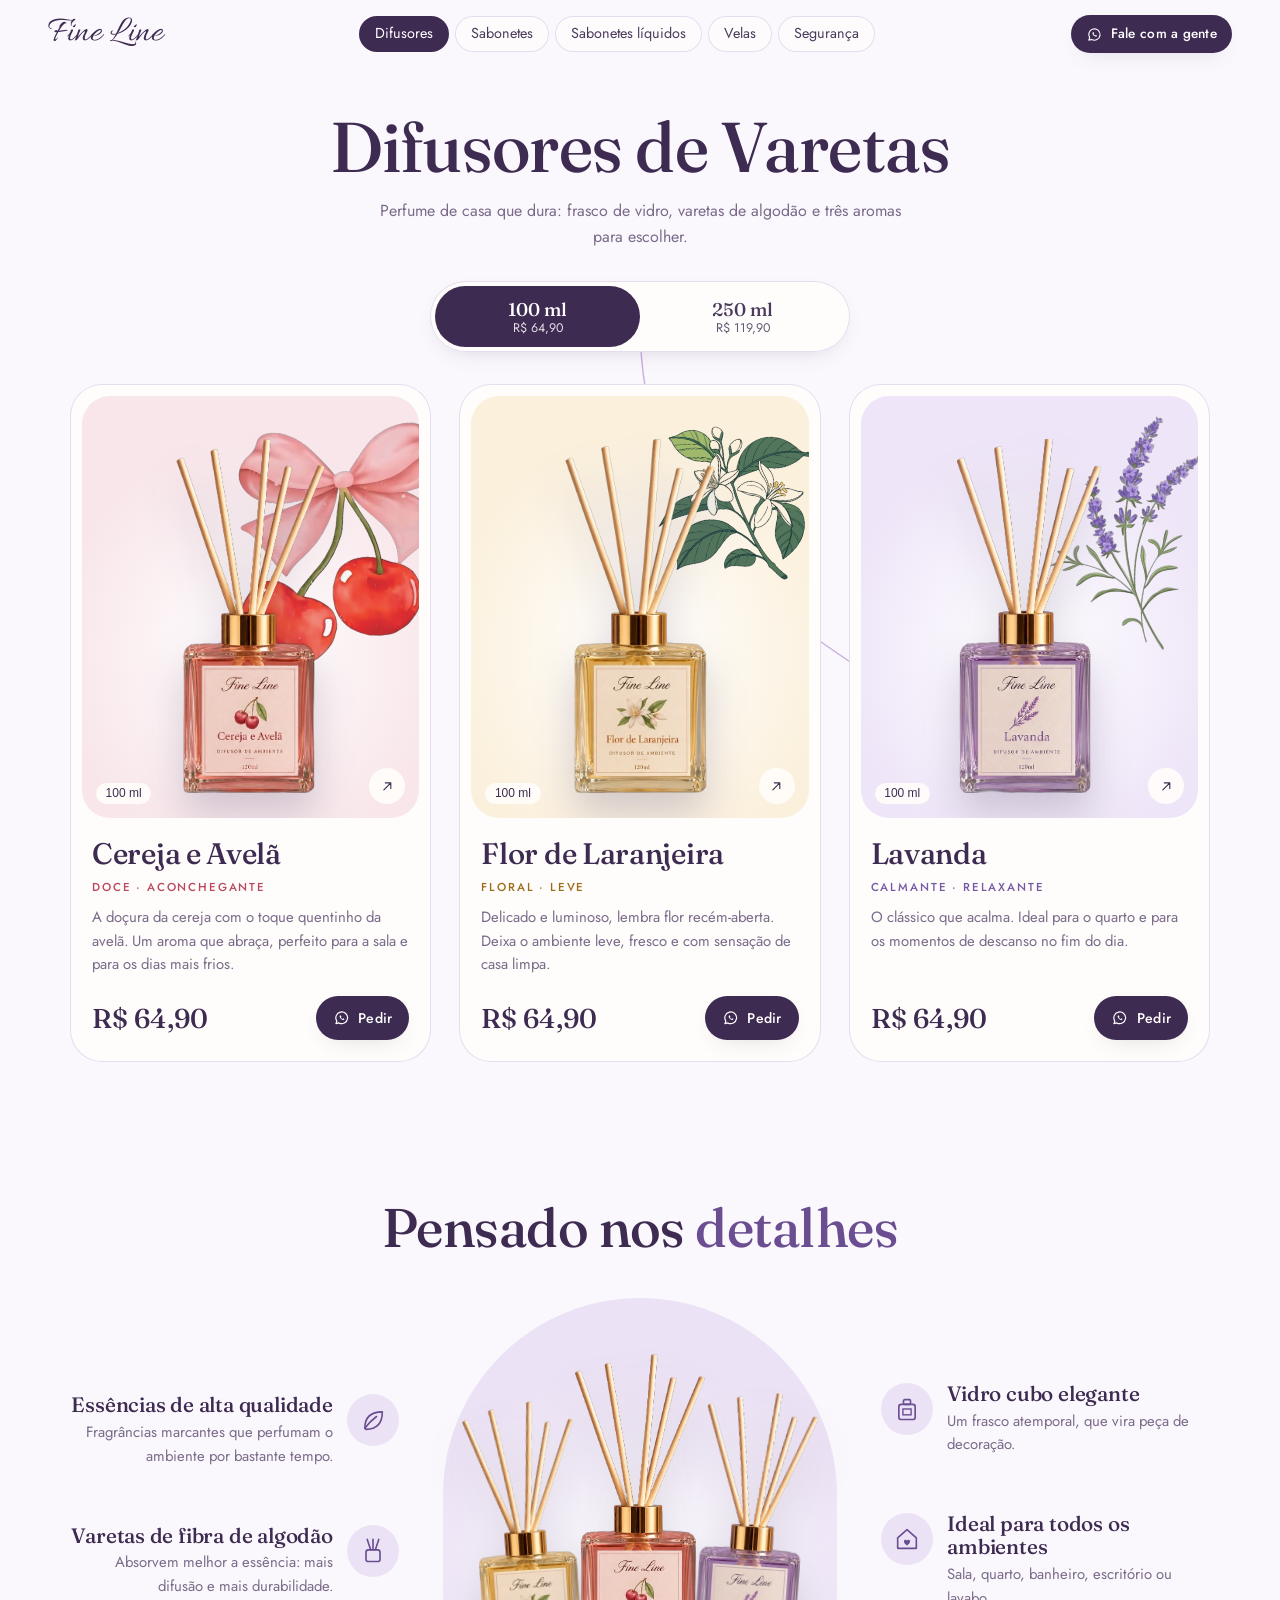
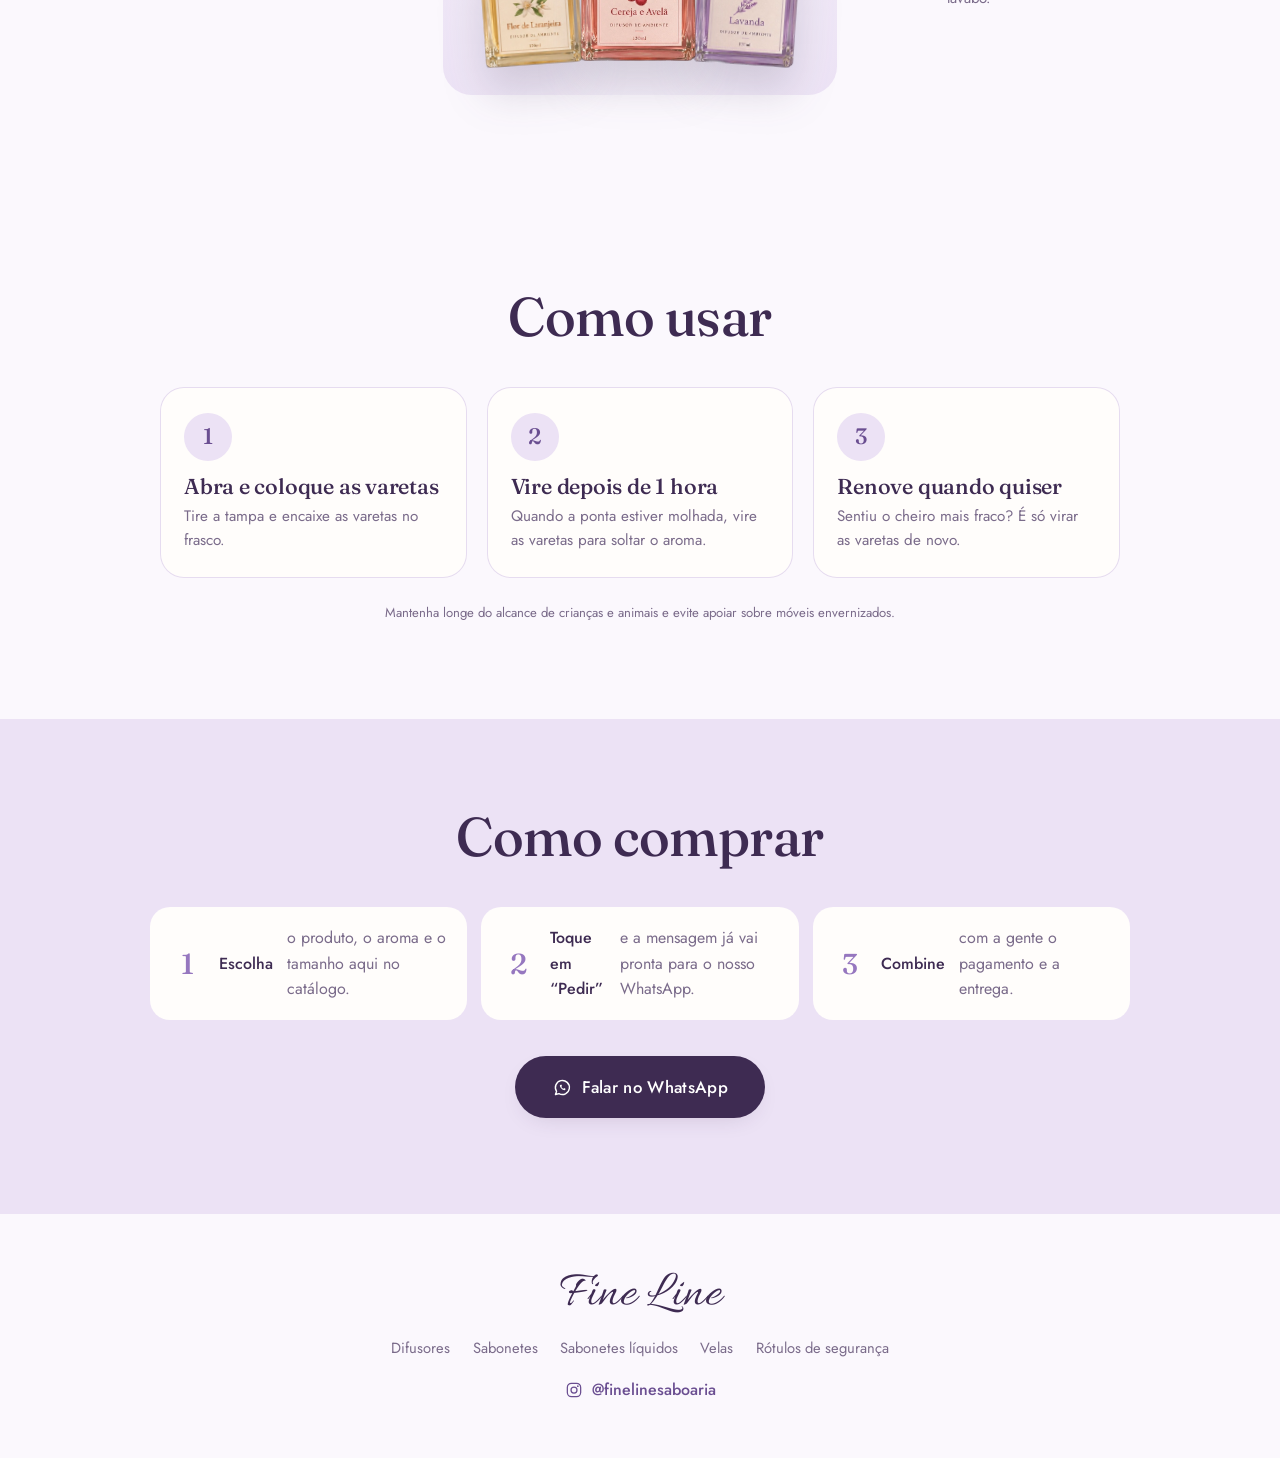
==== categoria.html @ 15e40fd7 "Catálogo Fine Line: home, categorias, velas e rótulos de segurança Co-Authored-By: Claude Opus 5.5 <" ====
<!doctype html>
<html lang="pt-BR">
<head>
  <meta charset="utf-8">
  <meta name="viewport" content="width=device-width, initial-scale=1">
  <title>Fine Line · Catálogo</title>
  <meta name="theme-color" content="#F5EFFA">
  <link rel="preconnect" href="https://fonts.googleapis.com">
  <link rel="preconnect" href="https://fonts.gstatic.com" crossorigin>
  <link href="https://fonts.googleapis.com/css2?family=Allura&family=Fraunces:opsz,wght@9..144,400;9..144,500;9..144,600&family=Jost:wght@300;400;500&display=swap" rel="stylesheet">
  <link rel="stylesheet" href="styles.css">
</head>
<body data-pagina="categoria">

  <svg class="fio" aria-hidden="true"><path id="fio-path" /></svg>

  <main>
    <section class="cat-topo">
      <nav class="abas" aria-label="Categorias" id="abas"></nav>
      <h1 id="cat-titulo"></h1>
      <p id="cat-resumo"></p>
      <div class="tamanhos" role="radiogroup" aria-label="Tamanho" id="seletor-tamanho"></div>
    </section>

    <section class="secao secao--produtos">
      <div class="grade-produtos" id="grade-produtos"></div>
    </section>

    <section class="detalhes" id="detalhes" hidden>
      <div class="secao__cabeca revelar">
        <h2>Pensado nos <span class="destaque">detalhes</span></h2>
      </div>
      <div class="detalhes__corpo">
        <ul class="detalhes__lista detalhes__lista--esq"></ul>
        <div class="detalhes__vitrine revelar">
          <div class="trio" id="detalhes-trio"></div>
        </div>
        <ul class="detalhes__lista detalhes__lista--dir"></ul>
      </div>
    </section>

    <section class="secao secao--estreita" id="como-usar" hidden>
      <div class="secao__cabeca revelar">
        <h2>Como usar</h2>
      </div>
      <ol class="passos" id="passos"></ol>
      <p class="aviso revelar" id="aviso"></p>
    </section>

    <section class="comprar" id="comprar"></section>
  </main>

  <script src="dados.js"></script>
  <script src="app.js"></script>
</body>
</html>
---- styles.css ----
/* =========================================================
   Fine Line · Catálogo
   Paleta lilás, intimista. Mobile primeiro.
   ========================================================= */

:root {
  --fundo: #FBF8FD;
  --papel: #FFFDFB;
  --lilas-50: #F5EFFA;
  --lilas-100: #ECE2F5;
  --lilas-200: #DDCDEE;
  --lilas-300: #C6AEE0;
  --lilas-500: #9677BF;
  --lilas-700: #6A4E91;
  --ameixa: #3E2B52;
  --texto: #4A3A5C;
  --texto-suave: #7A6B8A;
  --linha: #E6DCF0;

  --f-script: "Allura", cursive;
  --f-titulo: "Fraunces", Georgia, serif;
  --f-texto: "Jost", system-ui, sans-serif;

  --raio: 24px;
  --sombra: 0 18px 40px -18px rgba(62, 43, 82, .28);
  --sombra-leve: 0 8px 24px -12px rgba(62, 43, 82, .22);
  --transicao: cubic-bezier(.2, .7, .2, 1);
  --topo-altura: 68px;
}

*, *::before, *::after { box-sizing: border-box; }

html { scroll-behavior: smooth; scroll-padding-top: calc(var(--topo-altura) + 12px); }

body {
  margin: 0;
  background: var(--fundo);
  color: var(--texto);
  font-family: var(--f-texto);
  font-size: 1rem;
  line-height: 1.6;
  -webkit-font-smoothing: antialiased;
  overflow-x: hidden;
  position: relative;
}

img { max-width: 100%; display: block; }
a { color: inherit; }
h1, h2, h3 {
  font-family: var(--f-titulo);
  font-optical-sizing: auto;
  color: var(--ameixa);
  font-weight: 500;
  line-height: 1.1;
  letter-spacing: -.01em;
  margin: 0;
}
.destaque { color: var(--lilas-700); }
p { margin: 0; }
[hidden] { display: none !important; }

.ico { width: 1.25em; height: 1.25em; flex: none; }

/* ---------- Botões ---------- */
.botao {
  display: inline-flex; align-items: center; justify-content: center; gap: .55em;
  padding: .9em 1.6em;
  border-radius: 999px;
  background: var(--ameixa);
  color: #fff;
  text-decoration: none;
  font-weight: 500;
  font-size: .95rem;
  letter-spacing: .02em;
  border: 0;
  cursor: pointer;
  transition: transform .3s var(--transicao), background .3s;
  box-shadow: var(--sombra-leve);
}
.botao:hover { background: var(--lilas-700); transform: translateY(-2px); }
.botao:active { transform: translateY(0); }
a:focus-visible, button:focus-visible { outline: 2px solid var(--lilas-500); outline-offset: 3px; }
.botao--pequeno { padding: .6em 1.1em; font-size: .85rem; }
.botao--grande { padding: 1.05em 2.2em; font-size: 1.05rem; }
.botao--largo { width: 100%; padding: 1.05em; font-size: 1rem; }

/* ---------- Linha fina ---------- */
.fio { position: absolute; top: 0; left: 0; width: 100%; pointer-events: none; z-index: 0; overflow: visible; }
.fio path { fill: none; stroke: var(--lilas-200); stroke-width: 1.2; stroke-linecap: round; }
@media (min-width: 720px) { .fio path { stroke: var(--lilas-300); stroke-width: 1.4; } }

main, footer { position: relative; z-index: 1; }

/* ---------- Topo ---------- */
.topo {
  position: fixed; inset: 0 0 auto 0; z-index: 50;
  height: var(--topo-altura);
  display: flex; align-items: center; justify-content: space-between; gap: 1rem;
  padding: 0 clamp(16px, 4vw, 48px);
  transition: background .4s, box-shadow .4s;
}
.topo.rolou {
  background: rgba(251, 248, 253, .84);
  backdrop-filter: blur(14px) saturate(1.3);
  -webkit-backdrop-filter: blur(14px) saturate(1.3);
  box-shadow: 0 1px 0 var(--linha);
}
.marca { text-decoration: none; }
.marca__nome { font-family: var(--f-script); font-size: 2.3rem; color: var(--ameixa); line-height: 1; }

.categorias { display: none; gap: .4rem; }
.chip {
  display: inline-flex; align-items: center;
  padding: .45em 1.1em; border-radius: 999px;
  text-decoration: none; font-size: .9rem; color: var(--texto);
  box-shadow: inset 0 0 0 1px var(--linha);
  background: rgba(255, 253, 251, .6);
  white-space: nowrap;
  transition: background .3s, box-shadow .3s;
}
.chip:hover { background: var(--lilas-50); }
.chip--ativo { background: var(--ameixa); color: #fff; box-shadow: none; }
.chip--ativo:hover { background: var(--lilas-700); }

.topo .botao--pequeno span { display: none; }
.topo .botao--pequeno { padding: .65em; }

@media (min-width: 1100px) { .categorias { display: flex; } }
@media (min-width: 720px) {
  .topo .botao--pequeno span { display: inline; }
  .topo .botao--pequeno { padding: .6em 1.1em; }
}

/* ---------- Trio de difusores ---------- */
.trio { display: flex; align-items: flex-end; justify-content: center; }
.trio img { width: 31%; height: auto; filter: drop-shadow(0 24px 22px rgba(62, 43, 82, .2)); }
.trio img:nth-child(2) { width: 36%; margin: 0 -4%; position: relative; z-index: 2; }
.trio img:nth-child(1) { transform: rotate(-4deg); transform-origin: bottom right; }
.trio img:nth-child(3) { transform: rotate(4deg); transform-origin: bottom left; }

/* ---------- Abertura ---------- */
.hero {
  position: relative;
  min-height: 100svh;
  padding: calc(var(--topo-altura) + 8px) 20px 56px;
  display: flex; flex-direction: column; align-items: center;
  overflow: hidden;
  background:
    radial-gradient(120% 70% at 50% 38%, var(--lilas-100) 0%, rgba(236, 226, 245, 0) 70%),
    var(--fundo);
}
.hero__bolhas span {
  position: absolute; border-radius: 50%; filter: blur(40px); opacity: .55;
  animation: flutuar 14s ease-in-out infinite;
}
.hero__bolhas span:nth-child(1) { width: 46vw; height: 46vw; background: #E9D9F7; top: 10%; left: -14vw; }
.hero__bolhas span:nth-child(2) { width: 38vw; height: 38vw; background: #FBE6D4; top: 46%; right: -12vw; animation-delay: -5s; }
.hero__bolhas span:nth-child(3) { width: 28vw; height: 28vw; background: #F6DCE6; bottom: 2%; left: 24%; animation-delay: -9s; }
@keyframes flutuar { 50% { transform: translate(3vw, -3vh) scale(1.06); } }

.hero__palavra {
  position: absolute; left: 50%; top: calc(var(--topo-altura) + 2svh);
  transform: translateX(-50%);
  font-family: var(--f-script);
  font-size: 44vw;
  line-height: .74;
  color: var(--lilas-200);
  text-align: center;
  white-space: nowrap;
  user-select: none;
  z-index: 0;
  animation: surgir 1.4s var(--transicao) both;
}
.hero__palavra span { display: block; }
.hero__palavra span:last-child { margin-left: 18vw; }

.hero__palco { position: relative; z-index: 2; width: min(94vw, 460px); margin-top: 4svh; }
.hero__palco .trio { animation: subir 1.3s .15s var(--transicao) both; }

.hero__elemento { position: absolute; pointer-events: none; animation: balancar 9s ease-in-out infinite; }
.hero__elemento--traco { width: 40%; bottom: -20%; left: -12%; z-index: 3; opacity: .4; animation-delay: -3s; }
.hero__elemento--cereja { width: 23%; bottom: -10%; right: -7%; z-index: 3; animation-delay: -6s; }
@keyframes balancar { 50% { rotate: 4deg; } }
@keyframes surgir { from { opacity: 0; letter-spacing: .08em; } }
@keyframes subir { from { opacity: 0; transform: translateY(40px) scale(.96); } }

.hero__etiqueta {
  position: absolute; z-index: 4;
  display: flex; align-items: center; gap: .5em;
  background: var(--papel);
  border-radius: 20px 20px 20px 6px;
  padding: .65em 1em;
  font-size: .8rem;
  color: var(--ameixa);
  box-shadow: var(--sombra-leve);
  text-decoration: none;
  white-space: nowrap;
  transform-origin: bottom left;
  animation: balao .7s cubic-bezier(.3, 1.6, .5, 1) both;
}
/* rabinho de balão de conversa */
.hero__etiqueta::after {
  content: ""; position: absolute; left: 0; bottom: -9px;
  width: 16px; height: 12px;
  background: var(--papel);
  clip-path: polygon(0 0, 100% 0, 0 100%);
}
@keyframes balao { from { opacity: 0; transform: translateY(10px) scale(.6); } }
.hero__etiqueta .ico { color: var(--lilas-700); }
.hero__etiqueta--a { top: 6%; right: -2%; animation-delay: .6s; }
.hero__etiqueta--b {
  display: none;
  bottom: 40%; left: -3%; animation-delay: .8s;
  flex-direction: column; align-items: flex-start; gap: 0; padding: .7em 2.6em .7em 1em;
}
.hero__etiqueta--b span { font-size: .68rem; text-transform: uppercase; letter-spacing: .12em; color: var(--texto-suave); }
.hero__etiqueta--b strong { font-family: var(--f-titulo); font-size: 1.05rem; font-weight: 500; }
.hero__etiqueta--b .ico { position: absolute; right: .8em; top: 50%; translate: 0 -50%; transition: transform .3s; }
.hero__etiqueta--b:hover .ico { transform: translate(2px, -2px); }

.hero__texto { position: relative; z-index: 2; text-align: center; max-width: 34rem; margin-top: 2.2rem; animation: subir 1s .4s var(--transicao) both; }
.hero h1 { font-size: clamp(2.3rem, 9vw, 4.2rem); margin-bottom: .8rem; }
.hero__lead { color: var(--texto-suave); font-size: 1.02rem; margin: 0 auto 1.6rem; max-width: 32ch; }

@media (min-width: 960px) {
  .hero {
    display: grid; grid-template-columns: 1fr auto .55fr; align-items: center;
    padding: var(--topo-altura) clamp(24px, 5vw, 80px) 0;
  }
  .hero__palavra { top: 50%; transform: translate(-50%, -54%); font-size: 21vw; line-height: 1; }
  .hero__palavra span { display: inline; }
  .hero__palavra span:last-child { margin-left: 0; }
  .hero__palco { grid-column: 2; grid-row: 1; margin: 0; width: min(46vw, 640px, 92svh); }
  .hero__texto { grid-column: 1; grid-row: 1; text-align: left; align-self: center; margin: 0; }
  .hero__lead { margin-left: 0; }
  .hero__etiqueta { font-size: .9rem; }
  .hero__etiqueta--a { top: 8%; right: -6%; }
  .hero__etiqueta--b { display: flex; left: auto; right: -22%; bottom: 30%; }
}

/* ---------- Selos em movimento ---------- */
.selos { background: var(--ameixa); color: #EFE6F7; overflow: hidden; padding: 18px 0; }
.selos__trilho { display: flex; width: max-content; animation: deslizar 110s linear infinite; }
.selos:hover .selos__trilho { animation-play-state: paused; }
.selos ul { list-style: none; margin: 0; padding: 0; display: flex; align-items: center; }
.selos li {
  display: flex; align-items: center; gap: .6rem;
  padding: 0 1.4rem;
  font-family: var(--f-titulo); font-size: 1.25rem; white-space: nowrap;
}
.selos li .ico { width: 26px; height: 26px; color: var(--lilas-300); }
.selos__brilho { padding: 0 !important; }
.selos__brilho .ico { width: 14px !important; height: 14px !important; color: var(--lilas-500) !important; }
@keyframes deslizar { to { transform: translateX(-50%); } }

/* ---------- Seções ---------- */
.secao { padding: 96px 20px; max-width: 1180px; margin: 0 auto; }
.secao--larga { max-width: 1280px; }
.secao--estreita { max-width: 1000px; }
.secao__cabeca { text-align: center; max-width: 36rem; margin: 0 auto 40px; }
.secao__cabeca h2 { font-size: clamp(2.2rem, 7vw, 3.4rem); margin-bottom: .7rem; }
.secao__cabeca p { color: var(--texto-suave); }

/* ---------- Linhas (categorias na home) ---------- */
.linhas { display: grid; gap: 18px; }
.linha {
  position: relative; overflow: hidden;
  display: grid; grid-template-rows: 1fr auto;
  min-height: 360px;
  border-radius: 32px;
  text-decoration: none;
  background: var(--lilas-100);
  transition: transform .5s var(--transicao), box-shadow .5s;
}
.linha:hover { transform: translateY(-6px); box-shadow: var(--sombra); }
.linha__visual { position: relative; display: flex; align-items: flex-end; justify-content: center; padding: 28px 24px 0; overflow: hidden; }
.linha__visual .trio { width: min(100%, 300px); }
.linha__capa { position: absolute; inset: 0; width: 100%; height: 100%; object-fit: cover; transition: transform 1.2s var(--transicao); }
.linha:hover .linha__capa { transform: scale(1.05); }
.linha__ilustracao { width: 58%; margin: auto; align-self: center; transition: transform 1s var(--transicao); }
.linha:hover .linha__ilustracao { transform: rotate(-6deg) scale(1.05); }
.linha__texto { position: relative; padding: 18px 24px 24px; background: var(--papel); }
.linha__texto h3 { font-size: 1.8rem; }
.linha__texto p { color: var(--texto-suave); font-size: .92rem; }
.linha__seta {
  position: absolute; right: 20px; bottom: 26px; z-index: 2;
  width: 46px; height: 46px; border-radius: 50%;
  display: grid; place-items: center;
  background: var(--ameixa); color: #fff;
  transition: transform .4s var(--transicao);
}
.linha:hover .linha__seta { transform: rotate(45deg); }
.linha--sabonetes { background: #F8E6EA; }
.linha--velas { background: radial-gradient(70% 60% at 50% 62%, #FFF9F2 0%, #F2E3D3 100%); }
.linha__visual .trio--largo { width: 100%; align-self: center; margin-bottom: 18px; }
.trio--largo img { width: 38%; transform: none !important; }
.trio--largo img:nth-child(2) { width: 46%; margin: 0 -9%; }
.trio--largo img:nth-child(1), .trio--largo img:nth-child(3) { margin-bottom: 4%; }
.linha--velas .linha__ilustracao { filter: brightness(1.6); }
@media (min-width: 640px) {
  .linhas { grid-template-columns: 1fr 1fr; }
  .linha { min-height: 440px; }
}

/* ---------- Vitrine: elemento atrás, produto na frente ---------- */
.vitrine {
  position: relative; overflow: hidden;
  aspect-ratio: 4 / 5;
  border-radius: 28px;
  background: radial-gradient(80% 70% at 50% 60%, #fff 0%, var(--tom-suave, var(--lilas-50)) 72%);
  display: block;
}
.vitrine__elemento {
  position: absolute; width: 62%; top: 4%; right: -6%;
  opacity: .95; transform: rotate(8deg);
  transition: transform 1s var(--transicao);
}
.vitrine__produto {
  position: absolute; left: 50%; bottom: 6%;
  height: 84%; width: auto; max-width: none;
  transform: translateX(-50%);
  filter: drop-shadow(0 22px 20px rgba(62, 43, 82, .22));
  transition: transform .8s var(--transicao);
}

.vitrine[data-id="laranjeira"] .vitrine__elemento { width: 44%; top: 8%; right: 0; }
.vitrine[data-id="lavanda"] .vitrine__elemento { width: 40%; top: 4%; right: 2%; }
.vitrine--larga .vitrine__produto { height: auto; width: 74%; bottom: 14%; }
.ficha__vitrine.vitrine--larga .vitrine__produto { width: auto; height: 76%; max-width: 86%; object-fit: contain; bottom: 10%; }
.produto:hover .vitrine--larga .vitrine__produto { transform: translateX(-50%) translateY(-8px) rotate(-2deg); }

/* ---------- Opções (ex.: aroma da vela) ---------- */
.opcoes { display: flex; flex-wrap: wrap; gap: 8px; margin-bottom: 20px; }
.opcoes button {
  border: 0; cursor: pointer; font: inherit; font-size: .9rem;
  padding: .6em 1.1em; border-radius: 999px;
  background: var(--papel); color: var(--texto);
  box-shadow: inset 0 0 0 1px var(--linha);
  transition: background .3s, color .3s;
}
.opcoes button:hover { background: var(--lilas-50); }
.opcoes button[aria-checked="true"] { background: var(--ameixa); color: #fff; box-shadow: none; }

/* ---------- Aromas (home) ---------- */
.aromas {
  display: grid; grid-auto-flow: column; grid-auto-columns: 78%;
  gap: 16px; overflow-x: auto; scroll-snap-type: x mandatory;
  margin: 0 -20px; padding: 6px 20px 18px;
  scrollbar-width: none;
}
.aromas::-webkit-scrollbar { display: none; }
.aroma { scroll-snap-align: center; text-decoration: none; display: block; }
.aroma h3 { font-size: 1.7rem; margin-top: 18px; }
.aroma__notas { font-size: .74rem; text-transform: uppercase; letter-spacing: .16em; color: var(--tom); font-weight: 500; margin: .3rem 0 .6rem; }
.aroma__link { display: inline-flex; align-items: center; gap: .35em; font-weight: 500; color: var(--ameixa); font-size: .92rem; border-bottom: 1px solid currentColor; padding-bottom: 2px; }
.aroma:hover .vitrine__produto { transform: translateX(-50%) translateY(-10px); }
.aroma:hover .vitrine__elemento { transform: rotate(-2deg) scale(1.06); }
@media (min-width: 860px) {
  .aromas { grid-auto-flow: row; grid-template-columns: repeat(3, 1fr); grid-auto-columns: auto; overflow: visible; margin: 0; padding: 0; gap: 28px; }
}

/* ---------- Página de categoria ---------- */
.cat-topo {
  padding: calc(var(--topo-altura) + 40px) 20px 8px;
  text-align: center;
  max-width: 760px; margin: 0 auto;
}
.abas { display: flex; gap: 8px; justify-content: center; margin-bottom: 28px; overflow-x: auto; scrollbar-width: none; }
.abas::-webkit-scrollbar { display: none; }
@media (min-width: 1100px) { .abas:not(.abas--sempre) { display: none; } }
.abas--sempre { margin: 0; }
.cat-topo h1 { font-size: clamp(2.5rem, 9vw, 4.4rem); margin-bottom: .8rem; }
.cat-topo > p { color: var(--texto-suave); max-width: 34rem; margin: 0 auto 32px; }
.secao--produtos { padding-top: 24px; }

.vazio { text-align: center; max-width: 30rem; margin: 0 auto; }
.vazio img { width: 180px; margin: 0 auto 10px; }
.vazio h2 { font-size: 2rem; margin-bottom: .6rem; }
.vazio p { color: var(--texto-suave); margin-bottom: 1.6rem; }

/* ---------- Seletor de tamanho ---------- */
.tamanhos {
  position: relative;
  display: grid; grid-template-columns: 1fr 1fr;
  width: min(100%, 420px); margin: 0 auto;
  padding: 5px; border-radius: 999px;
  background: var(--papel);
  box-shadow: inset 0 0 0 1px var(--linha), var(--sombra-leve);
}
.tamanhos::before {
  content: ""; position: absolute; top: 5px; bottom: 5px; left: 5px;
  width: calc(50% - 5px); border-radius: 999px;
  background: var(--ameixa);
  transition: transform .45s var(--transicao);
}
.tamanhos[data-ativo="1"]::before { transform: translateX(100%); }
.tamanhos button {
  position: relative; z-index: 1;
  border: 0; background: none; cursor: pointer;
  padding: .7em .5em; border-radius: 999px;
  font: inherit; color: var(--texto);
  display: flex; flex-direction: column; align-items: center; line-height: 1.25;
  transition: color .35s;
}
.tamanhos button strong { font-family: var(--f-titulo); font-size: 1.15rem; font-weight: 500; }
.tamanhos button span { font-size: .78rem; opacity: .85; }
.tamanhos button[aria-checked="true"] { color: #fff; }
.tamanhos--ficha { margin: 0 0 20px; width: 100%; box-shadow: inset 0 0 0 1px var(--linha); }

/* ---------- Cartões de produto ---------- */
.grade-produtos { display: grid; gap: 22px; }
@media (min-width: 640px) { .grade-produtos { grid-template-columns: repeat(2, 1fr); } }
@media (min-width: 980px) { .grade-produtos { grid-template-columns: repeat(3, 1fr); gap: 28px; } }

.produto {
  background: var(--papel);
  border-radius: 32px;
  padding: 12px 12px 22px;
  display: flex; flex-direction: column;
  box-shadow: inset 0 0 0 1px var(--linha);
  transition: transform .5s var(--transicao), box-shadow .5s;
}
.produto:hover { transform: translateY(-6px); box-shadow: inset 0 0 0 1px var(--linha), var(--sombra); }
.produto__vitrine { width: 100%; border: 0; padding: 0; cursor: pointer; }
.produto:hover .vitrine__produto { transform: translateX(-50%) translateY(-10px); }
.produto:hover .vitrine__elemento { transform: rotate(-2deg) scale(1.06); }
.produto__tamanho {
  position: absolute; left: 14px; bottom: 14px; z-index: 2;
  background: rgba(255, 253, 251, .92); color: var(--ameixa);
  padding: .3em .8em; border-radius: 999px; font-size: .75rem; font-weight: 500;
}
.produto__lupa {
  position: absolute; right: 14px; bottom: 14px; z-index: 2;
  width: 36px; height: 36px; border-radius: 50%;
  display: grid; place-items: center;
  background: rgba(255, 253, 251, .92); color: var(--ameixa);
}
.produto__corpo { padding: 20px 10px 0; display: flex; flex-direction: column; flex: 1; }
.produto__nome { font-size: 1.85rem; }
.produto__notas { font-size: .72rem; text-transform: uppercase; letter-spacing: .16em; color: var(--tom); font-weight: 500; margin: .45rem 0 .6rem; }
.produto__desc { font-size: .93rem; color: var(--texto-suave); margin-bottom: 1.2rem; }
.produto__rodape { margin-top: auto; display: flex; align-items: center; justify-content: space-between; gap: 10px; }
.produto__preco { font-family: var(--f-titulo); font-size: 1.7rem; font-weight: 500; color: var(--ameixa); line-height: 1; }
.produto__rodape .botao { padding: .75em 1.2em; font-size: .88rem; }

/* ---------- Detalhes ---------- */
.detalhes { padding: 40px 20px 96px; max-width: 1180px; margin: 0 auto; }
.detalhes__corpo { display: grid; gap: 28px; }
.detalhes__vitrine {
  border-radius: 220px 220px 32px 32px;
  background: radial-gradient(80% 70% at 50% 70%, #fff 0%, var(--lilas-100) 75%);
  padding: 56px 18px 34px;
}
.detalhes__lista { list-style: none; margin: 0; padding: 0; display: grid; gap: 22px; }
.detalhes__lista li { display: flex; gap: 14px; align-items: flex-start; }
.detalhes__lista .ico {
  width: 52px; height: 52px; padding: 12px; flex: none;
  border-radius: 50%; background: var(--lilas-100); color: var(--lilas-700);
}
.detalhes__lista h3 { font-size: 1.3rem; margin-bottom: .25rem; }
.detalhes__lista p { font-size: .93rem; color: var(--texto-suave); }
@media (min-width: 960px) {
  .detalhes__corpo { grid-template-columns: 1fr 1.2fr 1fr; align-items: center; gap: 44px; }
  .detalhes__lista { gap: 56px; }
  .detalhes__lista--esq li { flex-direction: row-reverse; text-align: right; }
}

/* ---------- Como usar ---------- */
.passos { list-style: none; margin: 0; padding: 0; display: grid; gap: 16px; }
.passos li { background: var(--papel); border-radius: var(--raio); padding: 26px 24px; box-shadow: inset 0 0 0 1px var(--linha); }
.passos__n {
  display: grid; place-items: center;
  width: 48px; height: 48px; border-radius: 50%;
  background: var(--lilas-100); color: var(--lilas-700);
  font-family: var(--f-titulo); font-size: 1.4rem; font-weight: 500;
  margin-bottom: 14px;
}
.passos h3 { font-size: 1.35rem; margin-bottom: .3rem; }
.passos p { color: var(--texto-suave); font-size: .95rem; }
.aviso { text-align: center; font-size: .82rem; color: var(--texto-suave); margin-top: 24px; }
@media (min-width: 760px) { .passos { grid-template-columns: repeat(3, 1fr); gap: 20px; } }

/* ---------- Como comprar ---------- */
.comprar { background: var(--lilas-100); padding: 88px 20px 96px; text-align: center; }
.comprar__passos {
  list-style: none; counter-reset: passo; margin: 0 auto 36px; padding: 0;
  max-width: 980px; display: grid; gap: 14px; text-align: left;
}
.comprar__passos li {
  counter-increment: passo;
  display: flex; gap: 14px; align-items: center;
  background: var(--papel); border-radius: 20px; padding: 18px 20px;
  color: var(--texto-suave);
}
.comprar__passos li::before {
  content: counter(passo);
  font-family: var(--f-titulo); font-size: 1.8rem; font-weight: 500; color: var(--lilas-500);
  min-width: 1.2em; text-align: center;
}
.comprar__passos strong { color: var(--ameixa); font-weight: 500; }
@media (min-width: 860px) { .comprar__passos { grid-template-columns: repeat(3, 1fr); } }

/* ---------- Rodapé ---------- */
.rodape { text-align: center; padding: 56px 20px 120px; display: flex; flex-direction: column; align-items: center; gap: 1rem; }
.rodape .marca__nome { font-size: 3.2rem; }
.rodape__links { display: flex; gap: 1.4rem; }
.rodape__links a { text-decoration: none; color: var(--texto-suave); font-size: .92rem; }
.rodape__links a:hover { color: var(--ameixa); }
.rodape__insta { display: inline-flex; align-items: center; gap: .5em; text-decoration: none; color: var(--lilas-700); font-weight: 500; }
@media (min-width: 720px) { .rodape { padding-bottom: 56px; } }

/* ---------- Barra fixa (celular) ---------- */
.barra-celular {
  position: fixed; left: 12px; right: 12px; bottom: 12px; z-index: 40;
  display: flex; align-items: center; justify-content: space-between; gap: 10px;
  padding: 8px 8px 8px 20px; border-radius: 999px;
  background: rgba(255, 253, 251, .92);
  backdrop-filter: blur(12px); -webkit-backdrop-filter: blur(12px);
  box-shadow: var(--sombra);
  transform: translateY(140%);
  transition: transform .5s var(--transicao);
}
.barra-celular.visivel { transform: none; }
.barra-celular__cat { font-size: .9rem; font-weight: 500; color: var(--ameixa); text-decoration: none; }
@media (min-width: 720px) { .barra-celular { display: none; } }

/* ---------- Ficha do produto ---------- */
.ficha {
  border: 0; padding: 0;
  width: 100%; max-width: 100%;
  max-height: 92svh;
  margin: auto 0 0;
  border-radius: 28px 28px 0 0;
  background: var(--papel); color: var(--texto);
  overflow: auto; overscroll-behavior: contain;
}
.ficha::backdrop { background: rgba(62, 43, 82, .45); backdrop-filter: blur(4px); }
.ficha[open] { animation: ficha-sobe .5s var(--transicao); }
.ficha[open]::backdrop { animation: aparecer .4s ease; }
@keyframes ficha-sobe { from { transform: translateY(60%); opacity: 0; } }
@keyframes aparecer { from { opacity: 0; } }

.ficha__conteudo { position: relative; display: grid; }
.ficha__fechar {
  position: absolute; top: 14px; right: 14px; z-index: 3;
  width: 42px; height: 42px; border-radius: 50%; border: 0; cursor: pointer;
  background: rgba(255, 253, 251, .92); color: var(--ameixa); display: grid; place-items: center;
  box-shadow: var(--sombra-leve);
}
.ficha__vitrine { aspect-ratio: auto; height: 38svh; border-radius: 0; }
.ficha__info { padding: 26px 22px 30px; }
.ficha__categoria { font-size: .85rem; color: var(--texto-suave); margin-bottom: .2rem; }
.ficha__nome { font-size: 2.3rem; }
.ficha__notas { font-size: .72rem; text-transform: uppercase; letter-spacing: .16em; color: var(--tom, var(--lilas-700)); font-weight: 500; margin: .5rem 0 1rem; }
.ficha__descricao { color: var(--texto-suave); margin-bottom: 1.4rem; }
.ficha__rotulo { font-size: .8rem; font-weight: 500; color: var(--ameixa); margin-bottom: .5rem; }
.ficha__compra { display: flex; align-items: center; justify-content: space-between; margin-bottom: 16px; }
.ficha__preco { font-family: var(--f-titulo); font-size: 2rem; font-weight: 500; color: var(--ameixa); }
.qtd { display: flex; align-items: center; border-radius: 999px; box-shadow: inset 0 0 0 1px var(--linha); }
.qtd button { width: 44px; height: 44px; border: 0; background: none; font-size: 1.3rem; color: var(--ameixa); cursor: pointer; border-radius: 50%; }
.qtd button:hover { background: var(--lilas-50); }
.qtd output { min-width: 2ch; text-align: center; font-weight: 500; }
.ficha__mais { margin-top: 20px; border-top: 1px solid var(--linha); padding-top: 14px; }
.ficha__mais summary { cursor: pointer; font-weight: 500; color: var(--ameixa); list-style: none; display: flex; justify-content: space-between; }
.ficha__mais summary::-webkit-details-marker { display: none; }
.ficha__mais summary::after { content: "+"; font-size: 1.3rem; line-height: 1; transition: transform .3s; }
.ficha__mais[open] summary::after { transform: rotate(45deg); }
.ficha__mais ul { margin: 12px 0 0; padding-left: 1.1rem; color: var(--texto-suave); font-size: .93rem; }

@media (min-width: 820px) {
  .ficha { max-width: 920px; margin: auto; border-radius: 32px; max-height: 88vh; }
  .ficha[open] { animation: ficha-centro .45s var(--transicao); }
  .ficha__conteudo { grid-template-columns: 1fr 1.05fr; }
  .ficha__vitrine { height: auto; min-height: 560px; }
  .ficha__info { padding: 44px 40px; }
}
@keyframes ficha-centro { from { transform: translateY(24px) scale(.97); opacity: 0; } }

/* ---------- Rótulos de segurança ---------- */
.rotulos { display: grid; gap: 28px; }
@media (min-width: 900px) { .rotulos { grid-template-columns: 1fr 1fr; align-items: start; } }
.rotulo {
  position: relative;
  background: var(--papel);
  border-radius: 28px;
  padding: 36px 26px 30px;
  text-align: center;
  box-shadow: var(--sombra-leve);
  outline: 1.5px dashed var(--lilas-300);
  outline-offset: -12px;
  scroll-margin-top: calc(var(--topo-altura) + 20px);
}
.rotulo__marca { font-family: var(--f-script); font-size: 2.6rem; color: var(--ameixa); line-height: 1; }
.rotulo h2 { font-size: 1.6rem; margin: .4rem 0 .3rem; }
.rotulo__sub { font-size: .82rem; color: var(--texto-suave); margin-bottom: 1.2rem; }
.rotulo__avisos { list-style: none; padding: 0; margin: 0 0 1.2rem; display: grid; gap: .35rem; font-size: .93rem; }
.rotulo__avisos li::before { content: "•"; color: var(--lilas-500); margin-right: .45em; }
.rotulo__dados { border-top: 1px solid var(--linha); padding-top: 1rem; display: grid; gap: .35rem; font-size: .9rem; color: var(--texto-suave); }
.rotulo__dados strong { color: var(--ameixa); font-weight: 500; }
.rotulo__contato { margin-top: 1.2rem; font-size: .82rem; color: var(--texto-suave); }
.rotulo__link { display: inline-block; margin-top: 1rem; font-size: .9rem; font-weight: 500; color: var(--lilas-700); }
.ficha__mais .rotulo__avisos, .ficha__mais .rotulo__dados { text-align: left; margin-top: 12px; }

/* ---------- Aviso flutuante ---------- */
.aviso-flutuante {
  position: fixed; left: 50%; bottom: 90px; z-index: 100;
  transform: translate(-50%, 20px); opacity: 0; pointer-events: none;
  background: var(--ameixa); color: #fff; padding: .8em 1.3em; border-radius: 14px;
  font-size: .9rem; box-shadow: var(--sombra); max-width: calc(100% - 32px); text-align: center;
  transition: opacity .35s, transform .35s var(--transicao);
}
.aviso-flutuante.visivel { opacity: 1; transform: translate(-50%, 0); }

/* ---------- Revelar ao rolar ---------- */
.revelar { opacity: 0; transform: translateY(28px); transition: opacity .9s var(--transicao), transform .9s var(--transicao); }
.revelar.visto { opacity: 1; transform: none; }

@media (prefers-reduced-motion: reduce) {
  html { scroll-behavior: auto; }
  *, *::before, *::after { animation: none !important; transition: none !important; }
  .revelar { opacity: 1; transform: none; }
  .selos__trilho { flex-wrap: wrap; width: auto; justify-content: center; }
  .selos ul[aria-hidden] { display: none; }
}
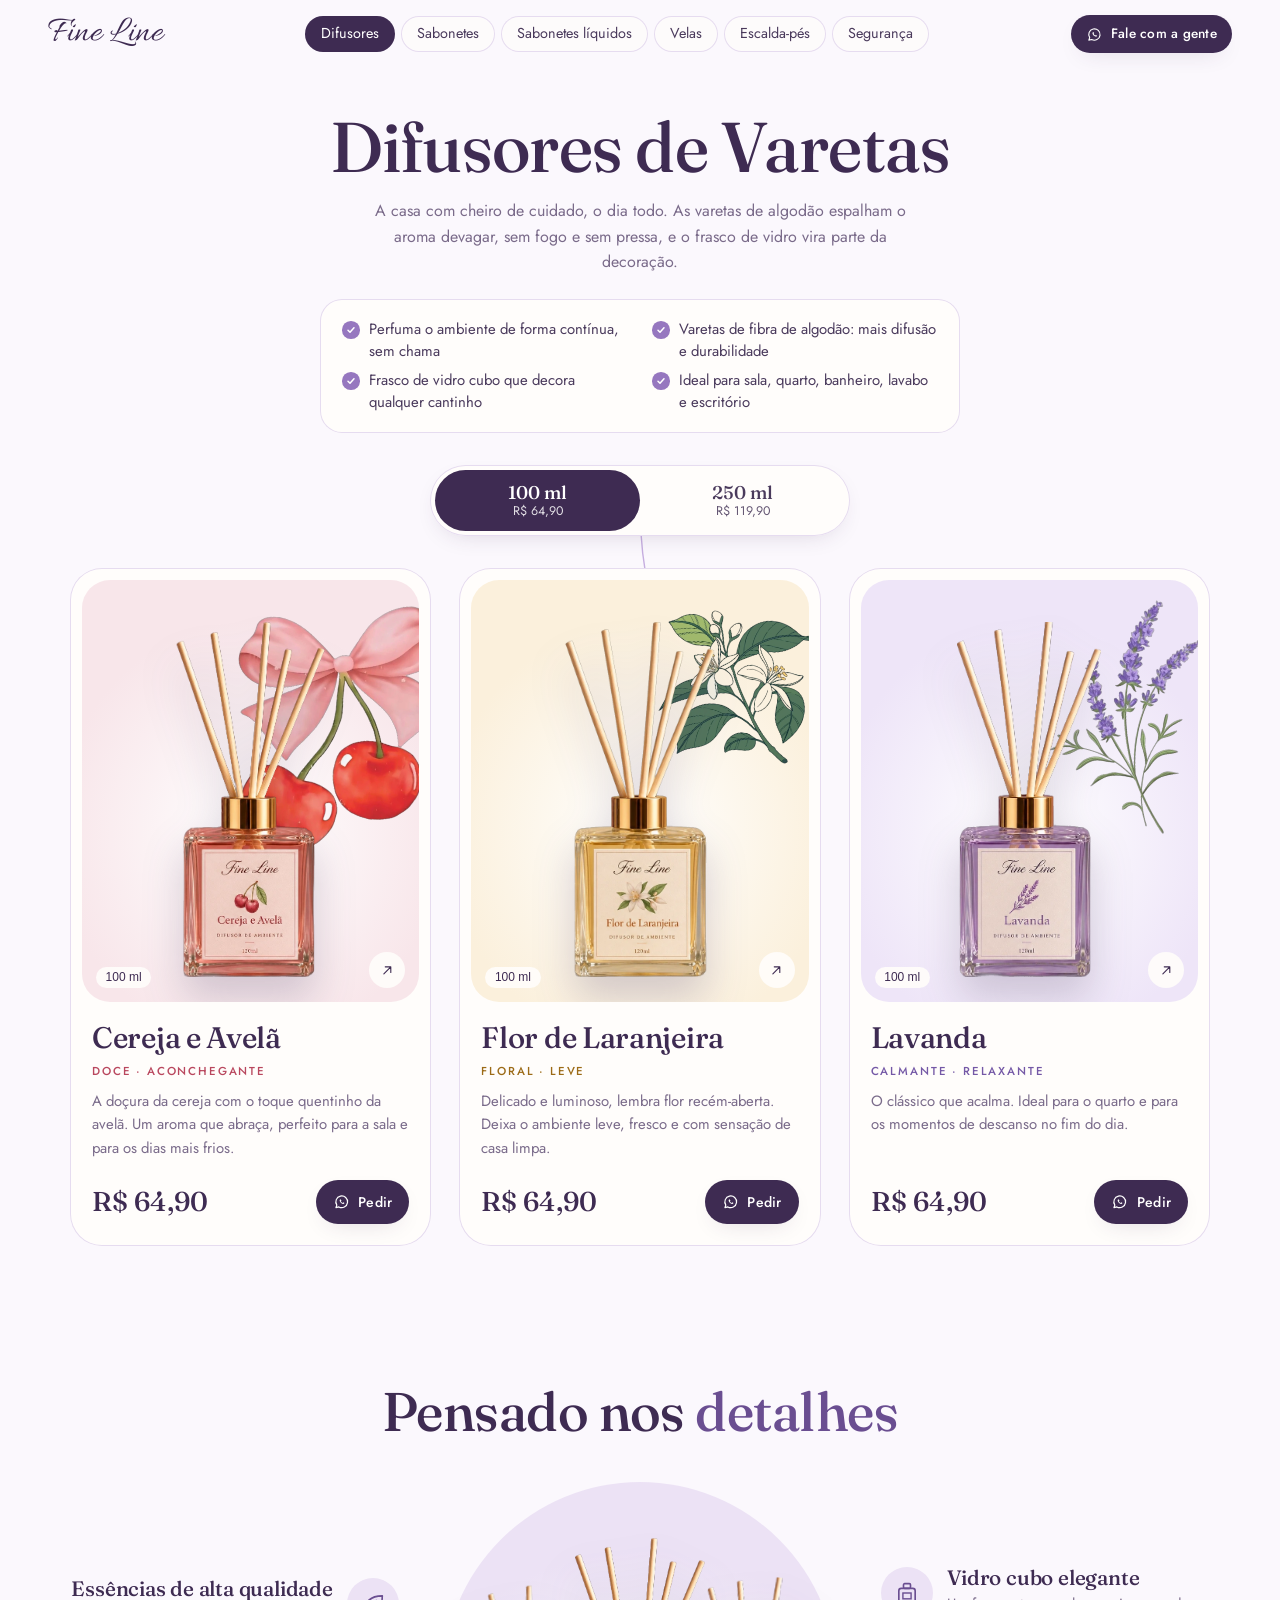
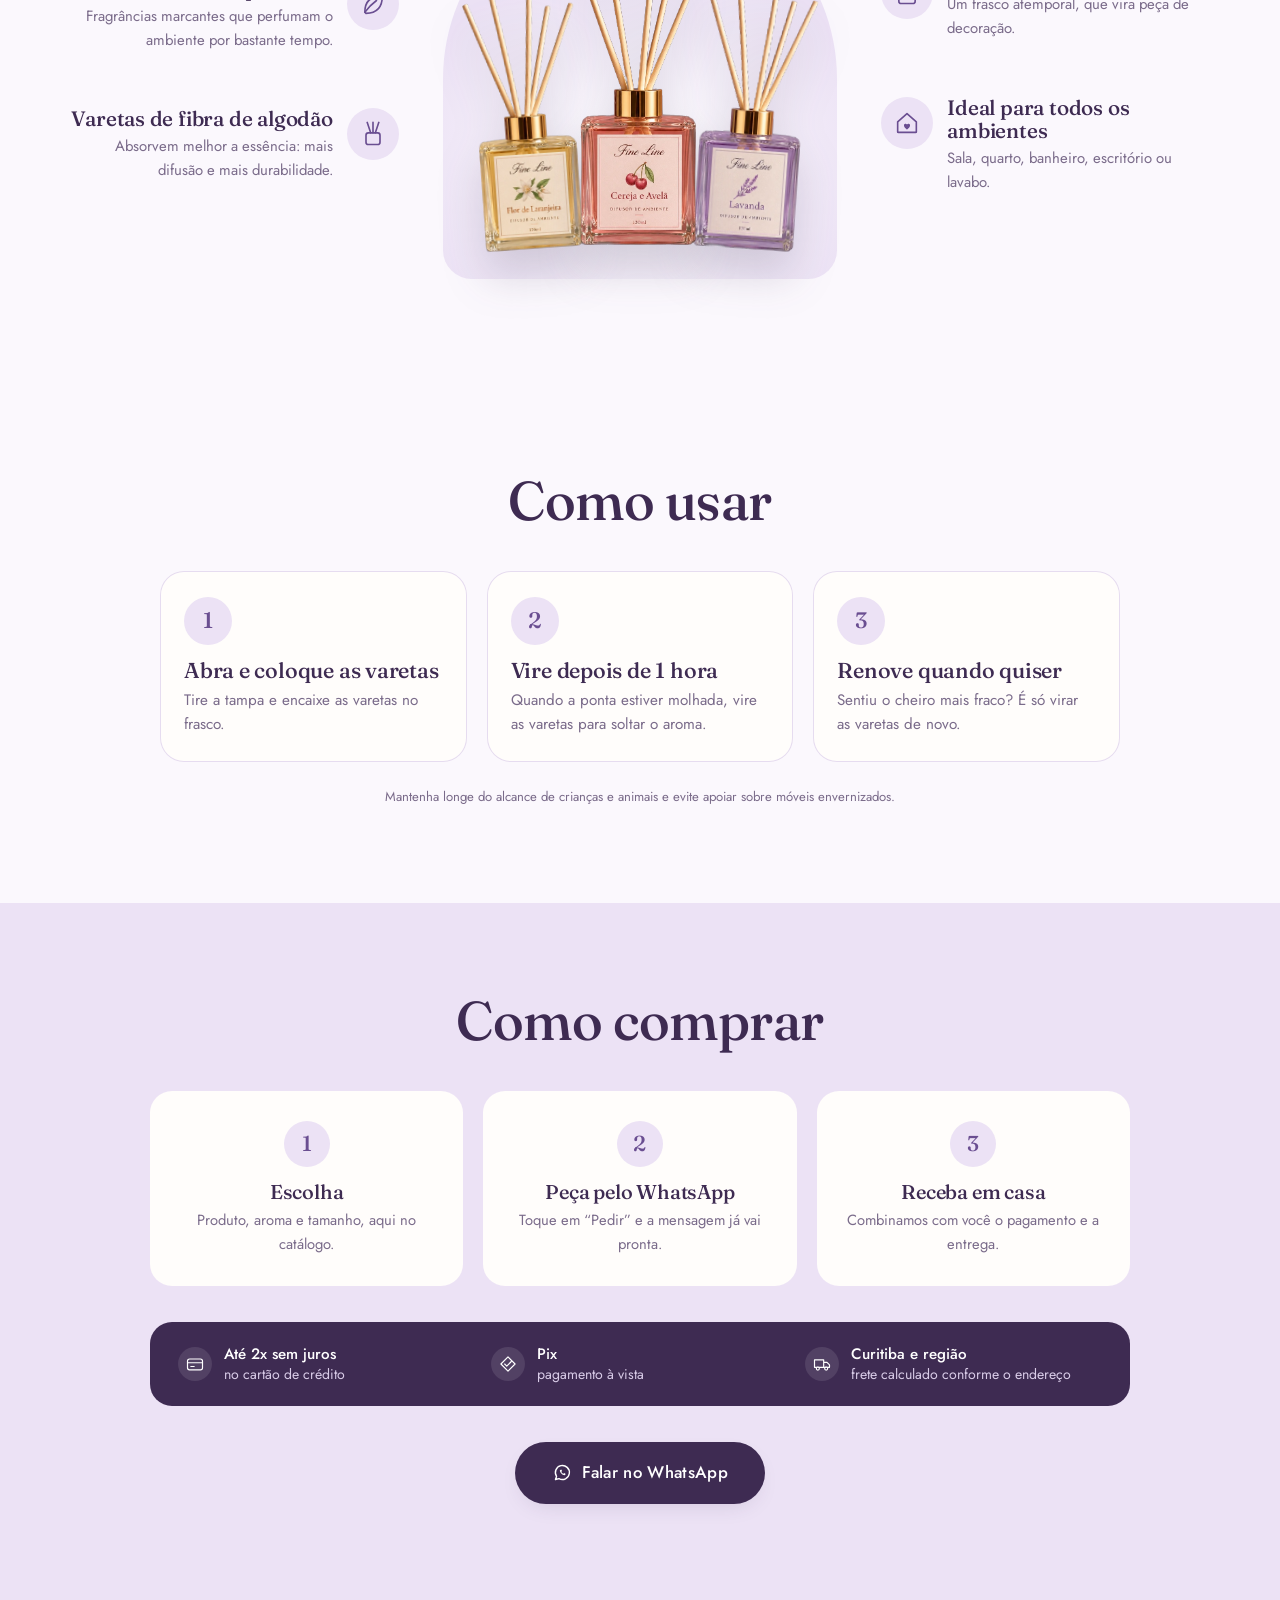
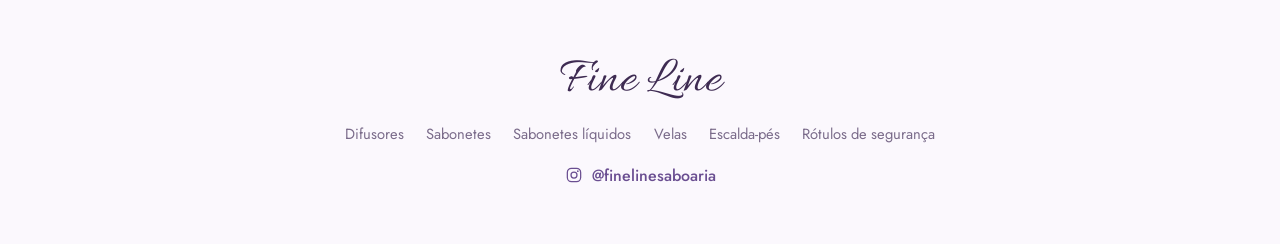
==== commit 1d185858: "Escalda-pés com benefícios e modo de usar; elementos nos sabonetes; ficha na home; link público da f" ====
--- a/categoria.html
+++ b/categoria.html
@@ -19,6 +19,7 @@
       <nav class="abas" aria-label="Categorias" id="abas"></nav>
       <h1 id="cat-titulo"></h1>
       <p id="cat-resumo"></p>
+      <ul class="beneficios beneficios--topo" id="cat-beneficios" hidden></ul>
       <div class="tamanhos" role="radiogroup" aria-label="Tamanho" id="seletor-tamanho"></div>
     </section>
 
--- a/styles.css
+++ b/styles.css
@@ -178,7 +178,8 @@
 .hero__palco .trio { animation: subir 1.3s .15s var(--transicao) both; }
 
 .hero__elemento { position: absolute; pointer-events: none; animation: balancar 9s ease-in-out infinite; }
-.hero__elemento--traco { width: 40%; bottom: -20%; left: -12%; z-index: 3; opacity: .4; animation-delay: -3s; }
+.hero__palco .trio { position: relative; z-index: 1; }
+.hero__elemento--traco { width: 40%; bottom: -14%; left: -26%; z-index: 0; opacity: .45; animation-delay: -3s; }
 .hero__elemento--cereja { width: 23%; bottom: -10%; right: -7%; z-index: 3; animation-delay: -6s; }
 @keyframes balancar { 50% { rotate: 4deg; } }
 @keyframes surgir { from { opacity: 0; letter-spacing: .08em; } }
@@ -291,6 +292,7 @@
 }
 .linha:hover .linha__seta { transform: rotate(45deg); }
 .linha--sabonetes { background: #F8E6EA; }
+.linha--escalda-pes .linha__capa { object-position: center 72%; }
 .linha--velas { background: radial-gradient(70% 60% at 50% 62%, #FFF9F2 0%, #F2E3D3 100%); }
 .linha__visual .trio--largo { width: 100%; align-self: center; margin-bottom: 18px; }
 .trio--largo img { width: 38%; transform: none !important; }
@@ -300,6 +302,7 @@
 @media (min-width: 640px) {
   .linhas { grid-template-columns: 1fr 1fr; }
   .linha { min-height: 440px; }
+  .linha:first-child { grid-column: span 2; }
 }
 
 /* ---------- Vitrine: elemento atrás, produto na frente ---------- */
@@ -323,9 +326,62 @@
   transition: transform .8s var(--transicao);
 }
 
+.vitrine--solida { background: var(--tom-suave); }
+/* padrão de fundo (ex.: sementes de melancia) */
+.vitrine--padrao::before {
+  content: ""; position: absolute; inset: 0;
+  background: var(--padrao) center / 160px repeat;
+  opacity: .1;
+}
+.vitrine[data-id="melancia"] .vitrine__elemento { width: 46%; top: 6%; right: 4%; opacity: .55; transform: rotate(-12deg); }
+.vitrine[data-id="maracuja"] .vitrine__elemento { width: 36%; top: 6%; right: 6%; opacity: .45; }
+.trio img:only-child { width: 56%; transform: none; }
+
+/* ---------- Benefícios ---------- */
+.beneficios { list-style: none; padding: 0; margin: 0 0 1.4rem; display: grid; gap: .5rem; }
+.beneficios li { position: relative; padding-left: 1.7rem; font-size: .93rem; color: var(--texto); line-height: 1.45; }
+.beneficios li::before {
+  content: ""; position: absolute; left: 0; top: .15em;
+  width: 1.1rem; height: 1.1rem; border-radius: 50%;
+  background: var(--tom, var(--lilas-500)) url("data:image/svg+xml,%3Csvg xmlns='http://www.w3.org/2000/svg' viewBox='0 0 24 24'%3E%3Cpath d='M6 12.5l4 4 8-9' fill='none' stroke='white' stroke-width='3' stroke-linecap='round' stroke-linejoin='round'/%3E%3C/svg%3E") center / 70% no-repeat;
+}
+.beneficios--topo {
+  max-width: 640px; margin: -8px auto 32px; text-align: left;
+  grid-template-columns: 1fr; background: var(--papel); padding: 20px 22px; border-radius: 22px;
+  box-shadow: inset 0 0 0 1px var(--linha);
+}
+@media (min-width: 720px) { .beneficios--topo { grid-template-columns: 1fr 1fr; column-gap: 24px; } }
+
+/* ---------- Vaporzinho (modo de usar) ---------- */
+.vapor { position: relative; width: 120px; height: 110px; margin: 0 auto 18px; }
+.vapor svg { position: absolute; bottom: 0; left: 0; width: 120px; }
+.vapor span {
+  position: absolute; bottom: 34px; width: 14px; height: 46px;
+  border-left: 2.5px solid var(--lilas-300); border-radius: 50%;
+  opacity: 0; animation: vapor 3.2s ease-in-out infinite;
+}
+.vapor span:nth-child(1) { left: 38px; }
+.vapor span:nth-child(2) { left: 56px; animation-delay: 1s; height: 56px; }
+.vapor span:nth-child(3) { left: 74px; animation-delay: 2s; }
+@keyframes vapor {
+  0% { opacity: 0; transform: translateY(10px) scaleY(.6); }
+  30% { opacity: .9; }
+  100% { opacity: 0; transform: translateY(-28px) scaleY(1.1) skewX(-12deg); }
+}
+
+/* ---------- Categoria com um produto só ---------- */
+.grade-produtos:has(> .produto:only-child) { grid-template-columns: 1fr; max-width: 960px; margin: 0 auto; }
+@media (min-width: 760px) {
+  .produto:only-child { flex-direction: row; gap: 28px; padding: 14px; }
+  .produto:only-child .produto__vitrine { width: 48%; flex: none; }
+  .produto:only-child .produto__corpo { padding: 28px 18px 18px 0; justify-content: center; }
+  .produto:only-child .produto__nome { font-size: 2.4rem; }
+  .produto:only-child .produto__rodape { margin-top: 1rem; }
+}
+
 .vitrine[data-id="laranjeira"] .vitrine__elemento { width: 44%; top: 8%; right: 0; }
 .vitrine[data-id="lavanda"] .vitrine__elemento { width: 40%; top: 4%; right: 2%; }
-.vitrine--larga .vitrine__produto { height: auto; width: 74%; bottom: 14%; }
+.vitrine--larga .vitrine__produto { height: 58%; width: auto; max-width: 82%; object-fit: contain; bottom: 12%; }
 .ficha__vitrine.vitrine--larga .vitrine__produto { width: auto; height: 76%; max-width: 86%; object-fit: contain; bottom: 10%; }
 .produto:hover .vitrine--larga .vitrine__produto { transform: translateX(-50%) translateY(-8px) rotate(-2deg); }
 
@@ -487,18 +543,32 @@
   max-width: 980px; display: grid; gap: 14px; text-align: left;
 }
 .comprar__passos li {
-  counter-increment: passo;
-  display: flex; gap: 14px; align-items: center;
-  background: var(--papel); border-radius: 20px; padding: 18px 20px;
-  color: var(--texto-suave);
-}
-.comprar__passos li::before {
-  content: counter(passo);
-  font-family: var(--f-titulo); font-size: 1.8rem; font-weight: 500; color: var(--lilas-500);
-  min-width: 1.2em; text-align: center;
-}
-.comprar__passos strong { color: var(--ameixa); font-weight: 500; }
-@media (min-width: 860px) { .comprar__passos { grid-template-columns: repeat(3, 1fr); } }
+  display: grid; grid-template-columns: auto 1fr; column-gap: 16px; align-items: center;
+  background: var(--papel); border-radius: 22px; padding: 20px 22px;
+}
+.comprar__n {
+  grid-row: span 2;
+  display: grid; place-items: center;
+  width: 46px; height: 46px; border-radius: 50%;
+  background: var(--lilas-100); color: var(--lilas-700);
+  font-family: var(--f-titulo); font-size: 1.35rem; font-weight: 500;
+}
+.comprar__passos h3 { font-size: 1.25rem; }
+.comprar__passos p { color: var(--texto-suave); font-size: .92rem; }
+@media (min-width: 860px) {
+  .comprar__passos { grid-template-columns: repeat(3, 1fr); gap: 20px; }
+  .comprar__passos li { grid-template-columns: 1fr; text-align: center; padding: 30px 24px; row-gap: 6px; }
+  .comprar__n { grid-row: auto; margin: 0 auto 8px; }
+}
+.comprar__info {
+  list-style: none; padding: 18px 22px; margin: 0 auto 36px; max-width: 980px;
+  display: grid; gap: 16px; text-align: left;
+  background: var(--ameixa); color: #D9CCE8; border-radius: 22px;
+}
+.comprar__info li { display: flex; align-items: center; gap: 12px; font-size: .88rem; line-height: 1.35; }
+.comprar__info .ico { width: 34px; height: 34px; padding: 7px; border-radius: 50%; background: rgba(255, 255, 255, .1); color: #fff; --papel: var(--ameixa); }
+.comprar__info strong { display: block; color: #fff; font-weight: 500; font-size: .95rem; }
+@media (min-width: 860px) { .comprar__info { grid-template-columns: repeat(3, 1fr); padding: 22px 28px; } }
 
 /* ---------- Rodapé ---------- */
 .rodape { text-align: center; padding: 56px 20px 120px; display: flex; flex-direction: column; align-items: center; gap: 1rem; }
@@ -560,6 +630,10 @@
 .qtd button { width: 44px; height: 44px; border: 0; background: none; font-size: 1.3rem; color: var(--ameixa); cursor: pointer; border-radius: 50%; }
 .qtd button:hover { background: var(--lilas-50); }
 .qtd output { min-width: 2ch; text-align: center; font-weight: 500; }
+.ficha__valores { text-align: right; }
+.ficha__parcela { font-size: .82rem; color: var(--texto-suave); }
+.ficha__minimo { font-size: .85rem; color: var(--tom, var(--lilas-700)); font-weight: 500; margin: -6px 0 14px; }
+.ficha__pagamento { font-size: .8rem; color: var(--texto-suave); text-align: center; margin-top: 10px; }
 .ficha__mais { margin-top: 20px; border-top: 1px solid var(--linha); padding-top: 14px; }
 .ficha__mais summary { cursor: pointer; font-weight: 500; color: var(--ameixa); list-style: none; display: flex; justify-content: space-between; }
 .ficha__mais summary::-webkit-details-marker { display: none; }
